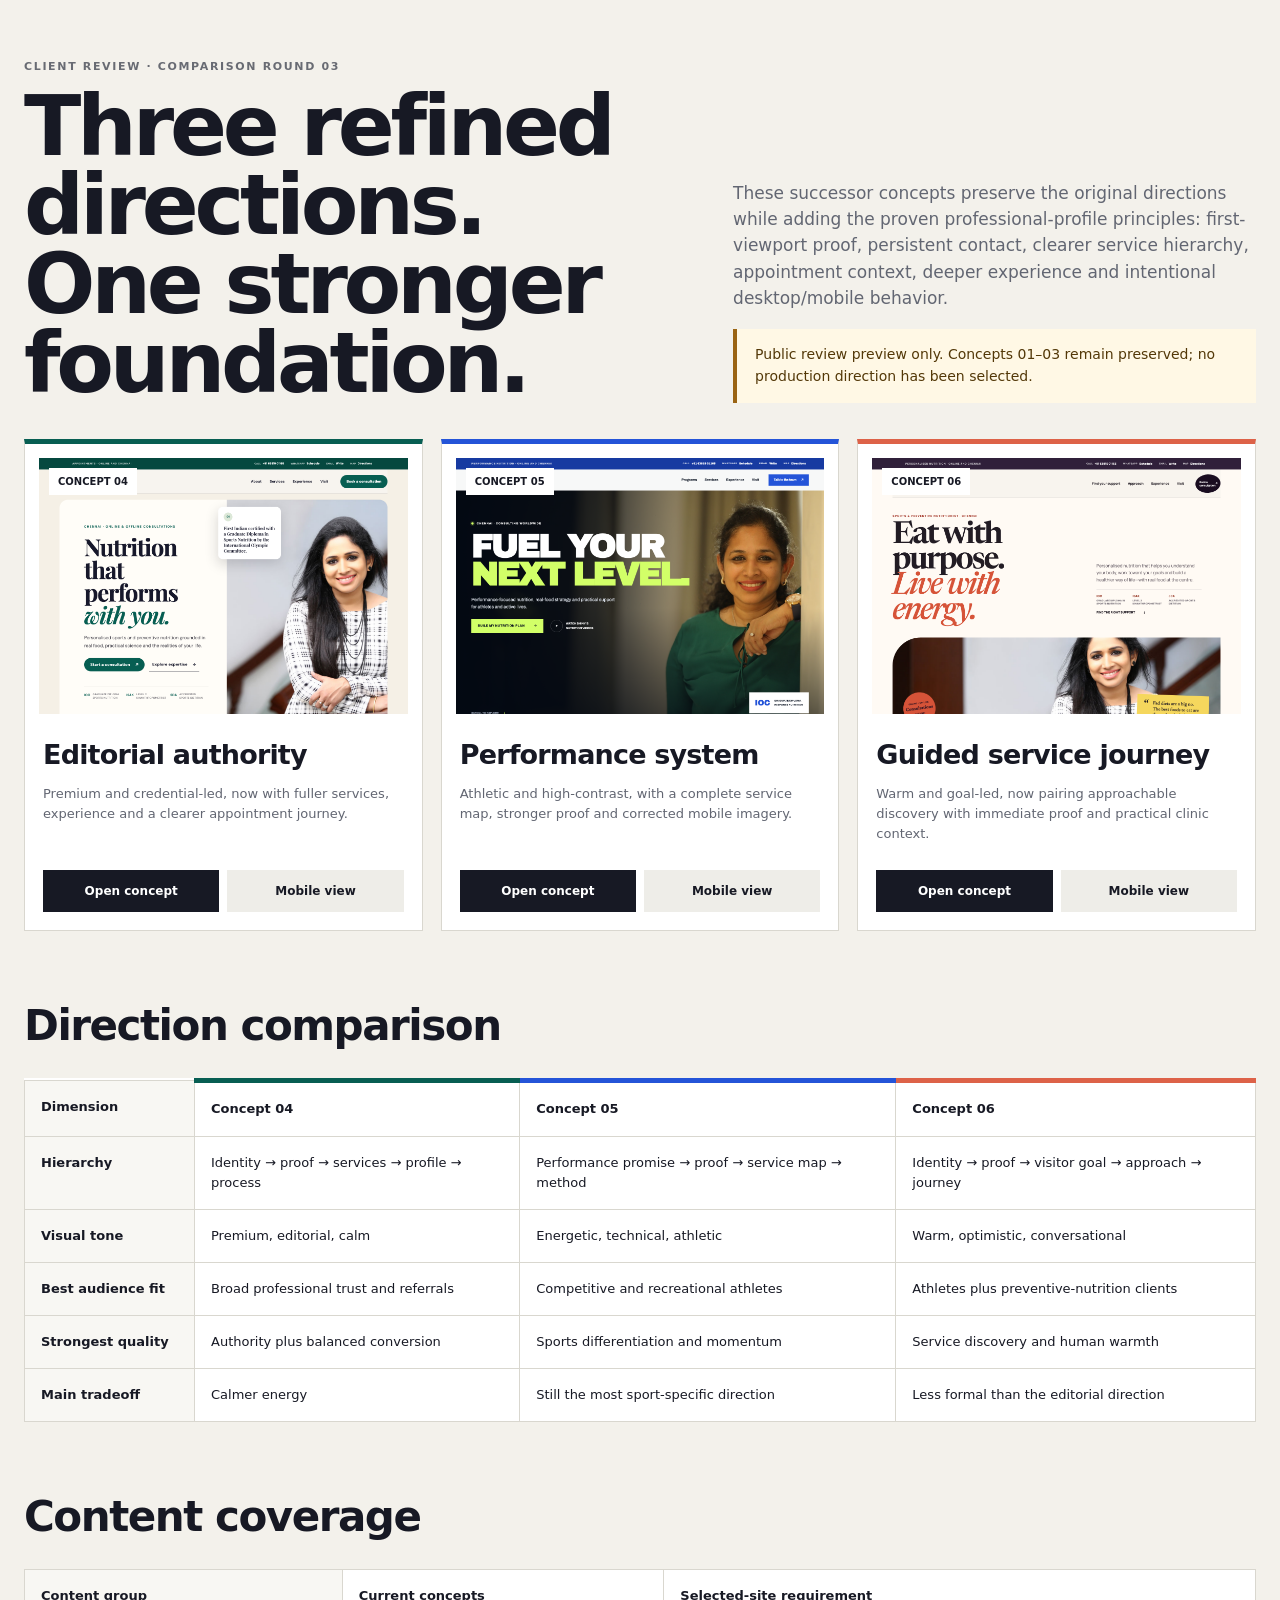
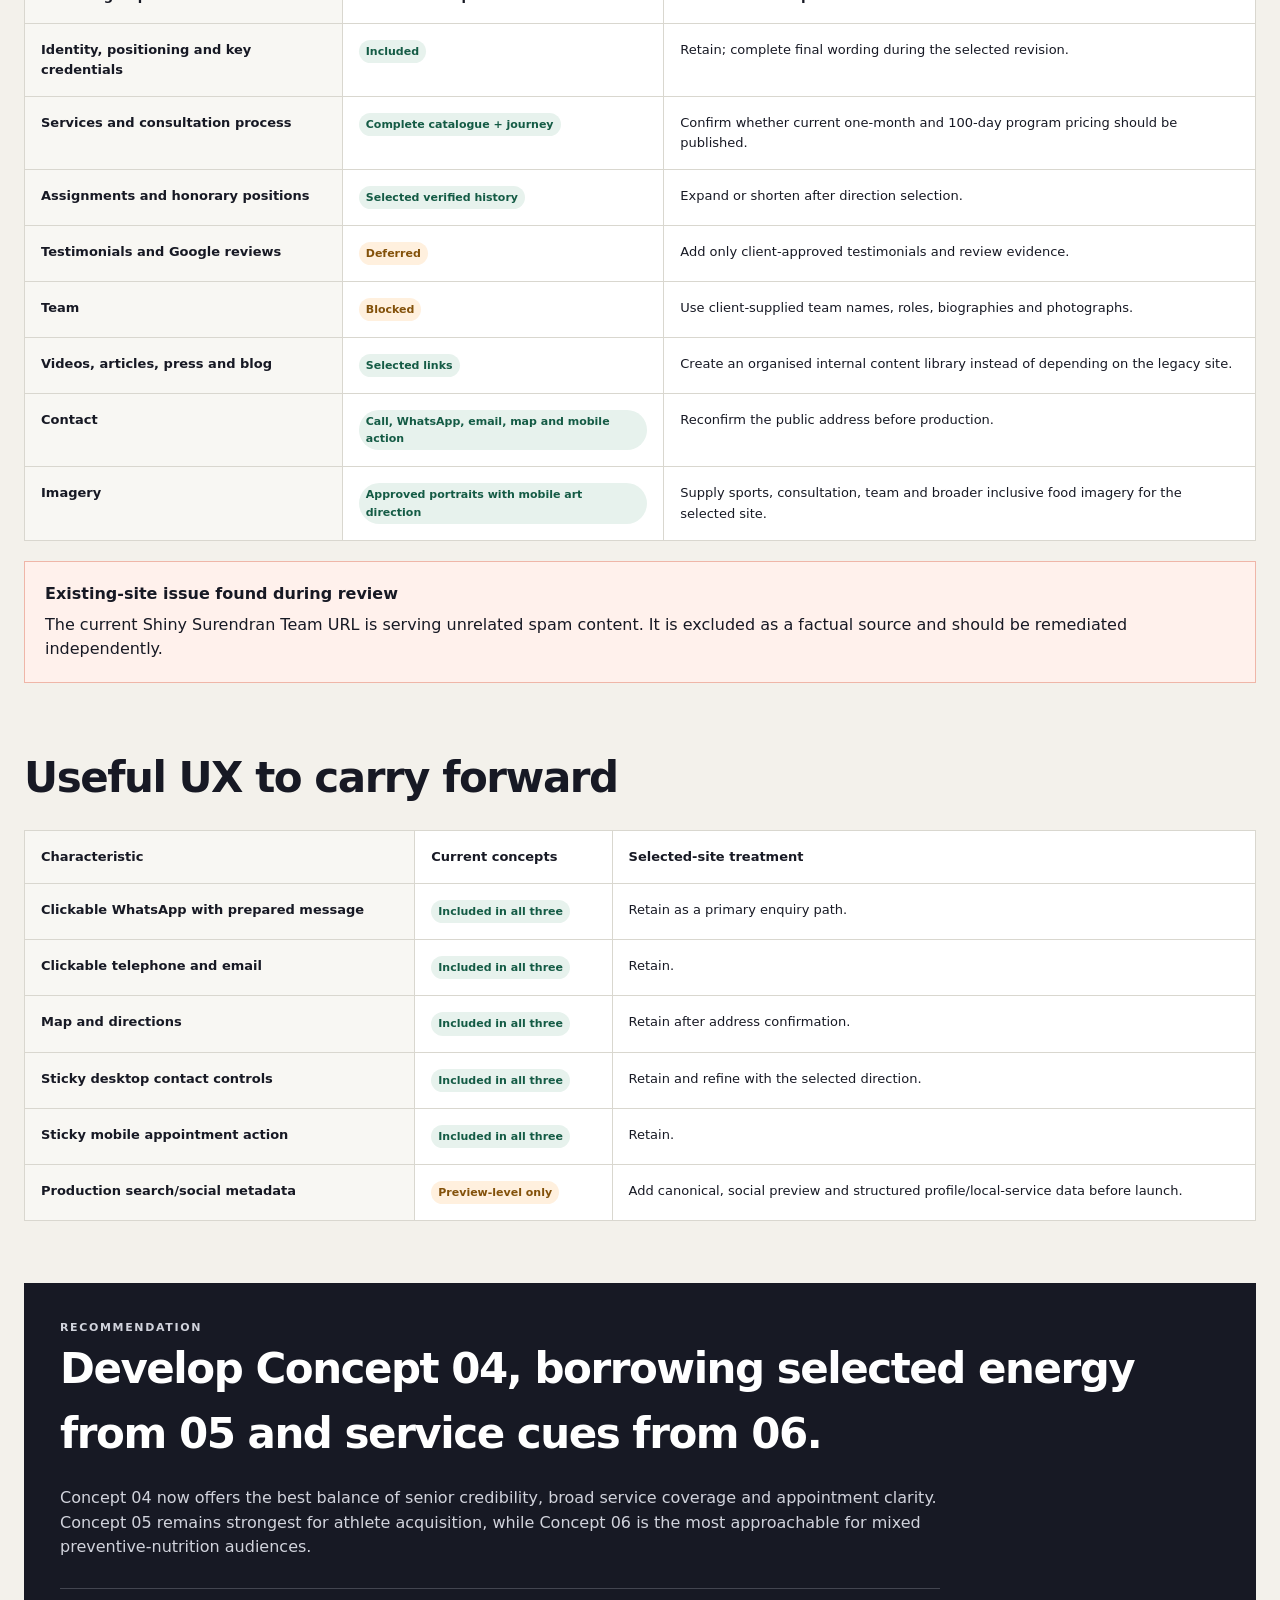
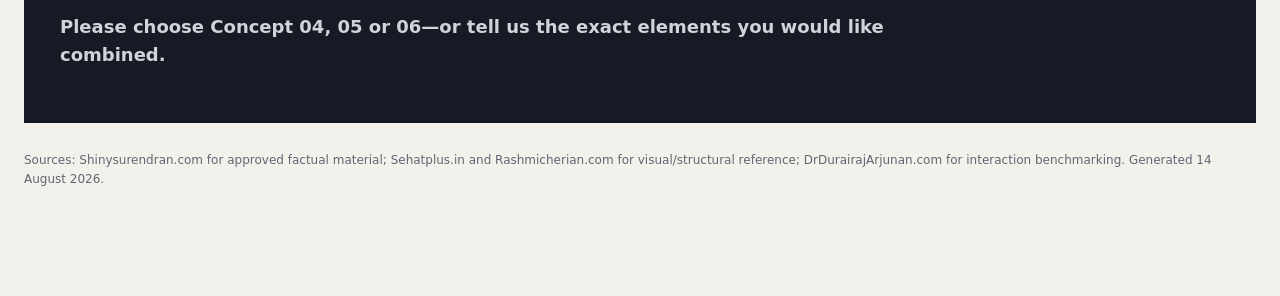
==== comparison-round-03/index.html @ 0cc6c327 "Publish refined Shiny Surendran concept round" ====
<!doctype html>
<html lang="en">
<head>
  <meta charset="utf-8">
  <meta name="viewport" content="width=device-width, initial-scale=1">
  <meta name="robots" content="noindex, nofollow">
  <title>Shiny Surendran · Client Concept Review</title>
  <style>
    :root{--ink:#171924;--muted:#626672;--paper:#f3f1eb;--card:#fff;--line:#d9d7cf;--green:#075e52;--blue:#2454d8;--coral:#dd6248;--amber:#9a6413}*{box-sizing:border-box}html{scroll-behavior:smooth}body{margin:0;color:var(--ink);background:var(--paper);font-family:Inter,ui-sans-serif,system-ui,-apple-system,BlinkMacSystemFont,"Segoe UI",sans-serif;line-height:1.55}a{color:inherit}.shell{width:min(1280px,calc(100% - 48px));margin:auto;padding:58px 0 96px}.eyebrow{margin:0;font-size:11px;font-weight:850;letter-spacing:.15em;text-transform:uppercase;color:#686b73}.intro{display:grid;grid-template-columns:1.1fr .9fr;gap:70px;align-items:end;margin-bottom:36px}.intro h1{margin:12px 0 0;font-size:clamp(42px,7vw,84px);line-height:.94;letter-spacing:-.05em}.intro-copy{color:var(--muted);font-size:17px}.notice{margin-top:18px;padding:15px 18px;border-left:4px solid var(--amber);background:#fff8e5;color:#533808;font-size:14px}.concepts{display:grid;grid-template-columns:repeat(3,1fr);gap:18px}.card{padding:14px;border:1px solid var(--line);background:var(--card)}.shot{position:relative;aspect-ratio:1440/1000;overflow:hidden;background:#ddd}.shot img{width:100%;height:100%;object-fit:cover;object-position:top}.tag{position:absolute;top:10px;left:10px;padding:6px 9px;background:white;font-size:10px;font-weight:850;text-transform:uppercase}.card h2{margin:20px 4px 8px;font-size:27px;letter-spacing:-.03em}.card p{min-height:66px;margin:0 4px;color:var(--muted);font-size:13px}.actions{display:flex;gap:8px;margin:20px 4px 4px}.actions a{flex:1;padding:12px;text-align:center;text-decoration:none;background:var(--ink);color:#fff;font-size:12px;font-weight:850}.actions a:last-child{background:#eeede8;color:var(--ink)}section.block{margin-top:62px}.block h2,.recommendation h2{margin:0 0 20px;font-size:clamp(30px,4vw,42px);letter-spacing:-.035em}.table-wrap{overflow-x:auto}table{width:100%;border-collapse:collapse;background:#fff;font-size:13px}th,td{min-width:180px;padding:16px;vertical-align:top;text-align:left;border:1px solid var(--line)}th:first-child,td:first-child{min-width:170px;font-weight:800;background:#f8f7f3}.c1{border-top:5px solid var(--green)}.c2{border-top:5px solid var(--blue)}.c3{border-top:5px solid var(--coral)}.status{display:inline-block;padding:3px 7px;border-radius:99px;background:#e7f2ed;color:#145b45;font-size:11px;font-weight:800}.status.gap{background:#fff0de;color:#83510a}.warning{margin-top:20px;padding:20px;background:#fff1ec;border:1px solid #efb6a8}.warning strong{display:block;margin-bottom:6px}.recommendation{margin-top:62px;padding:36px;background:var(--ink);color:#fff}.recommendation p{max-width:880px;color:#d1d3dc}.ask{margin-top:28px;padding-top:24px;border-top:1px solid #434550;font-size:18px;font-weight:850}.meta{margin-top:28px;color:var(--muted);font-size:12px}@media(max-width:900px){.shell{width:calc(100% - 28px);padding-top:34px}.intro{grid-template-columns:1fr;gap:18px}.concepts{grid-template-columns:1fr}.card p{min-height:0}.recommendation{padding:25px}}
  </style>
</head>
<body>
  <main class="shell">
    <section class="intro">
      <div><p class="eyebrow">Client review · Comparison round 03</p><h1>Three refined directions.<br>One stronger foundation.</h1></div>
      <div class="intro-copy"><p>These successor concepts preserve the original directions while adding the proven professional-profile principles: first-viewport proof, persistent contact, clearer service hierarchy, appointment context, deeper experience and intentional desktop/mobile behavior.</p><div class="notice">Public review preview only. Concepts 01–03 remain preserved; no production direction has been selected.</div></div>
    </section>

    <section class="concepts" aria-label="Website concepts">
      <article class="card c1"><div class="shot"><img src="../previews/concept-04--desktop-1440.png" alt="Desktop preview of the refined editorial trust concept"><span class="tag">Concept 04</span></div><h2>Editorial authority</h2><p>Premium and credential-led, now with fuller services, experience and a clearer appointment journey.</p><div class="actions"><a href="../concept-04/">Open concept</a><a href="../previews/concept-04--mobile-390.png">Mobile view</a></div></article>
      <article class="card c2"><div class="shot"><img src="../previews/concept-05--desktop-1440.png" alt="Desktop preview of the refined performance energy concept"><span class="tag">Concept 05</span></div><h2>Performance system</h2><p>Athletic and high-contrast, with a complete service map, stronger proof and corrected mobile imagery.</p><div class="actions"><a href="../concept-05/">Open concept</a><a href="../previews/concept-05--mobile-390.png">Mobile view</a></div></article>
      <article class="card c3"><div class="shot"><img src="../previews/concept-06--desktop-1440.png" alt="Desktop preview of the refined service clarity concept"><span class="tag">Concept 06</span></div><h2>Guided service journey</h2><p>Warm and goal-led, now pairing approachable discovery with immediate proof and practical clinic context.</p><div class="actions"><a href="../concept-06/">Open concept</a><a href="../previews/concept-06--mobile-390.png">Mobile view</a></div></article>
    </section>

    <section class="block"><h2>Direction comparison</h2><div class="table-wrap"><table><thead><tr><th>Dimension</th><th class="c1">Concept 04</th><th class="c2">Concept 05</th><th class="c3">Concept 06</th></tr></thead><tbody>
      <tr><td>Hierarchy</td><td>Identity → proof → services → profile → process</td><td>Performance promise → proof → service map → method</td><td>Identity → proof → visitor goal → approach → journey</td></tr>
      <tr><td>Visual tone</td><td>Premium, editorial, calm</td><td>Energetic, technical, athletic</td><td>Warm, optimistic, conversational</td></tr>
      <tr><td>Best audience fit</td><td>Broad professional trust and referrals</td><td>Competitive and recreational athletes</td><td>Athletes plus preventive-nutrition clients</td></tr>
      <tr><td>Strongest quality</td><td>Authority plus balanced conversion</td><td>Sports differentiation and momentum</td><td>Service discovery and human warmth</td></tr>
      <tr><td>Main tradeoff</td><td>Calmer energy</td><td>Still the most sport-specific direction</td><td>Less formal than the editorial direction</td></tr>
    </tbody></table></div></section>

    <section class="block"><h2>Content coverage</h2><div class="table-wrap"><table><thead><tr><th>Content group</th><th>Current concepts</th><th>Selected-site requirement</th></tr></thead><tbody>
      <tr><td>Identity, positioning and key credentials</td><td><span class="status">Included</span></td><td>Retain; complete final wording during the selected revision.</td></tr>
      <tr><td>Services and consultation process</td><td><span class="status">Complete catalogue + journey</span></td><td>Confirm whether current one-month and 100-day program pricing should be published.</td></tr>
      <tr><td>Assignments and honorary positions</td><td><span class="status">Selected verified history</span></td><td>Expand or shorten after direction selection.</td></tr>
      <tr><td>Testimonials and Google reviews</td><td><span class="status gap">Deferred</span></td><td>Add only client-approved testimonials and review evidence.</td></tr>
      <tr><td>Team</td><td><span class="status gap">Blocked</span></td><td>Use client-supplied team names, roles, biographies and photographs.</td></tr>
      <tr><td>Videos, articles, press and blog</td><td><span class="status">Selected links</span></td><td>Create an organised internal content library instead of depending on the legacy site.</td></tr>
      <tr><td>Contact</td><td><span class="status">Call, WhatsApp, email, map and mobile action</span></td><td>Reconfirm the public address before production.</td></tr>
      <tr><td>Imagery</td><td><span class="status">Approved portraits with mobile art direction</span></td><td>Supply sports, consultation, team and broader inclusive food imagery for the selected site.</td></tr>
    </tbody></table></div><div class="warning"><strong>Existing-site issue found during review</strong>The current Shiny Surendran Team URL is serving unrelated spam content. It is excluded as a factual source and should be remediated independently.</div></section>

    <section class="block"><h2>Useful UX to carry forward</h2><div class="table-wrap"><table><thead><tr><th>Characteristic</th><th>Current concepts</th><th>Selected-site treatment</th></tr></thead><tbody>
      <tr><td>Clickable WhatsApp with prepared message</td><td><span class="status">Included in all three</span></td><td>Retain as a primary enquiry path.</td></tr>
      <tr><td>Clickable telephone and email</td><td><span class="status">Included in all three</span></td><td>Retain.</td></tr>
      <tr><td>Map and directions</td><td><span class="status">Included in all three</span></td><td>Retain after address confirmation.</td></tr>
      <tr><td>Sticky desktop contact controls</td><td><span class="status">Included in all three</span></td><td>Retain and refine with the selected direction.</td></tr>
      <tr><td>Sticky mobile appointment action</td><td><span class="status">Included in all three</span></td><td>Retain.</td></tr>
      <tr><td>Production search/social metadata</td><td><span class="status gap">Preview-level only</span></td><td>Add canonical, social preview and structured profile/local-service data before launch.</td></tr>
    </tbody></table></div></section>

    <section class="recommendation"><p class="eyebrow">Recommendation</p><h2>Develop Concept 04, borrowing selected energy from 05 and service cues from 06.</h2><p>Concept 04 now offers the best balance of senior credibility, broad service coverage and appointment clarity. Concept 05 remains strongest for athlete acquisition, while Concept 06 is the most approachable for mixed preventive-nutrition audiences.</p><p class="ask">Please choose Concept 04, 05 or 06—or tell us the exact elements you would like combined.</p></section>
    <p class="meta">Sources: Shinysurendran.com for approved factual material; Sehatplus.in and Rashmicherian.com for visual/structural reference; DrDurairajArjunan.com for interaction benchmarking. Generated 14 August 2026.</p>
  </main>
</body>
</html>
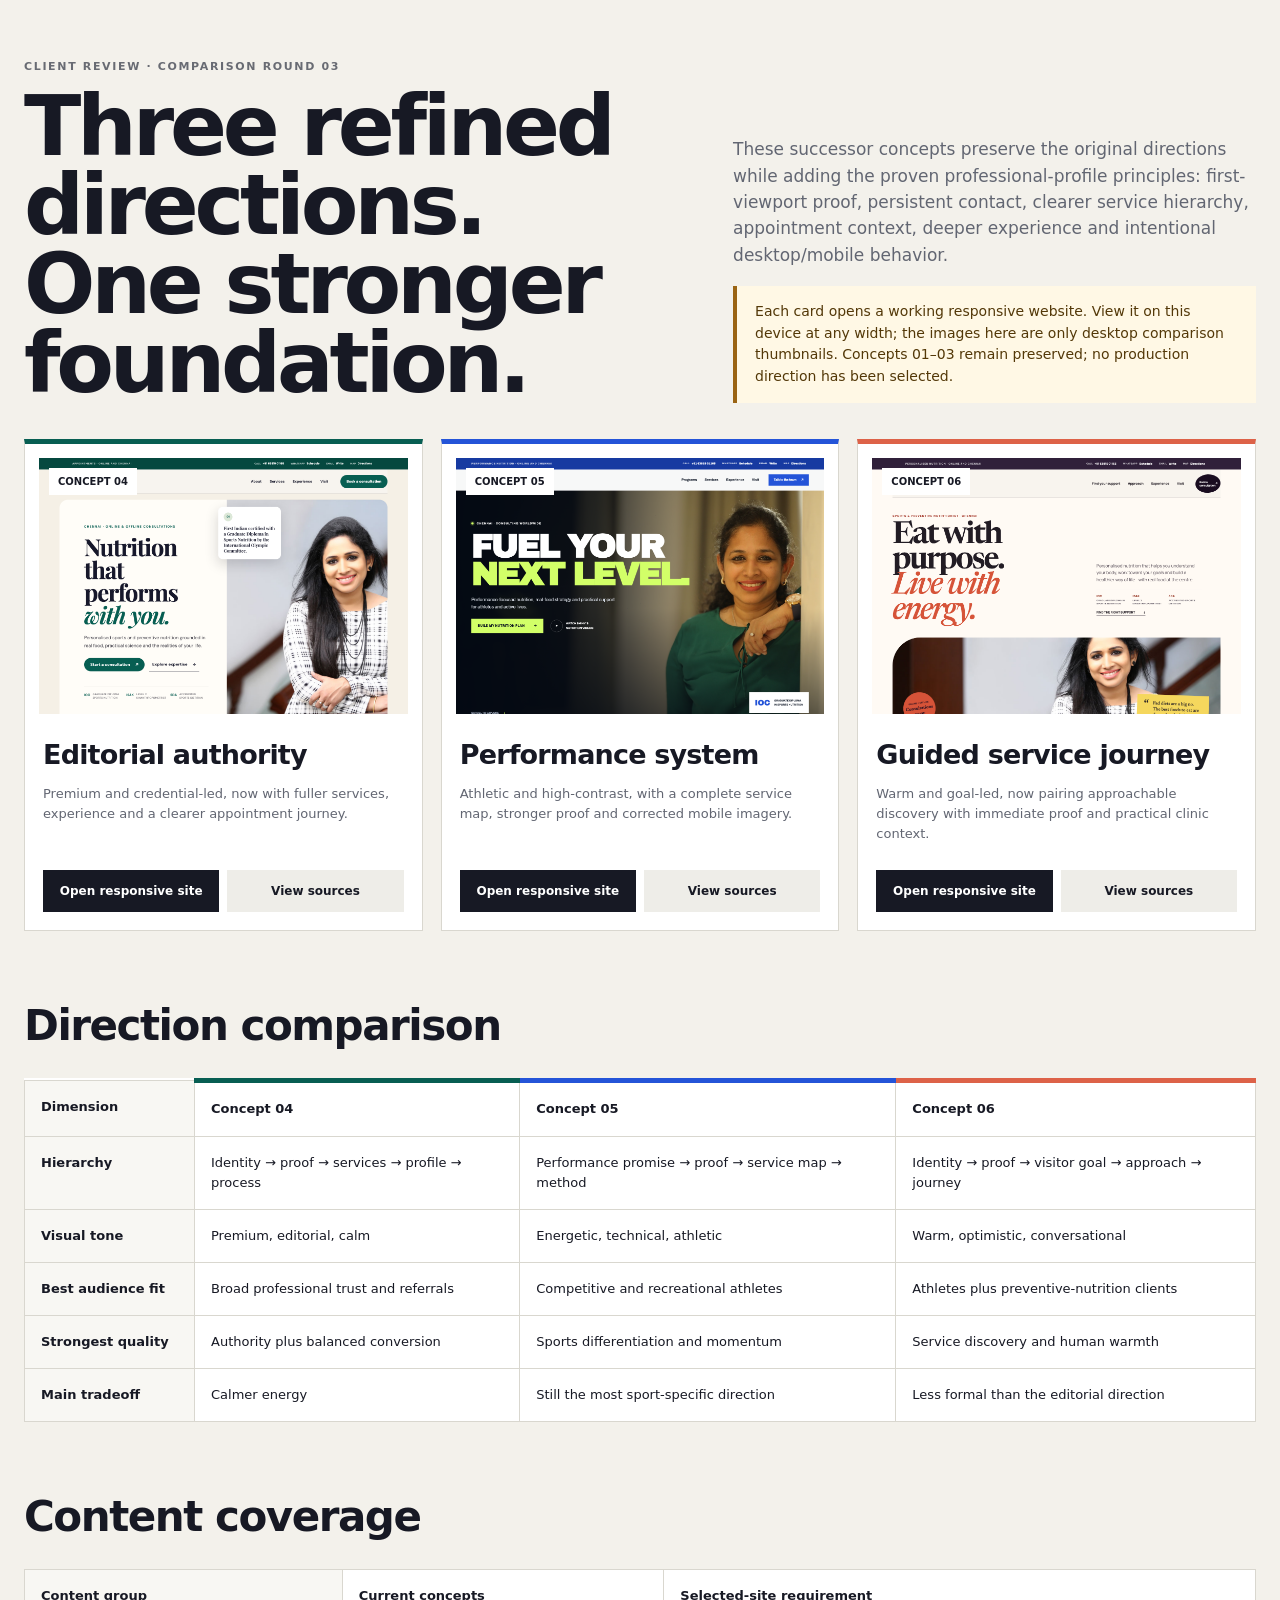
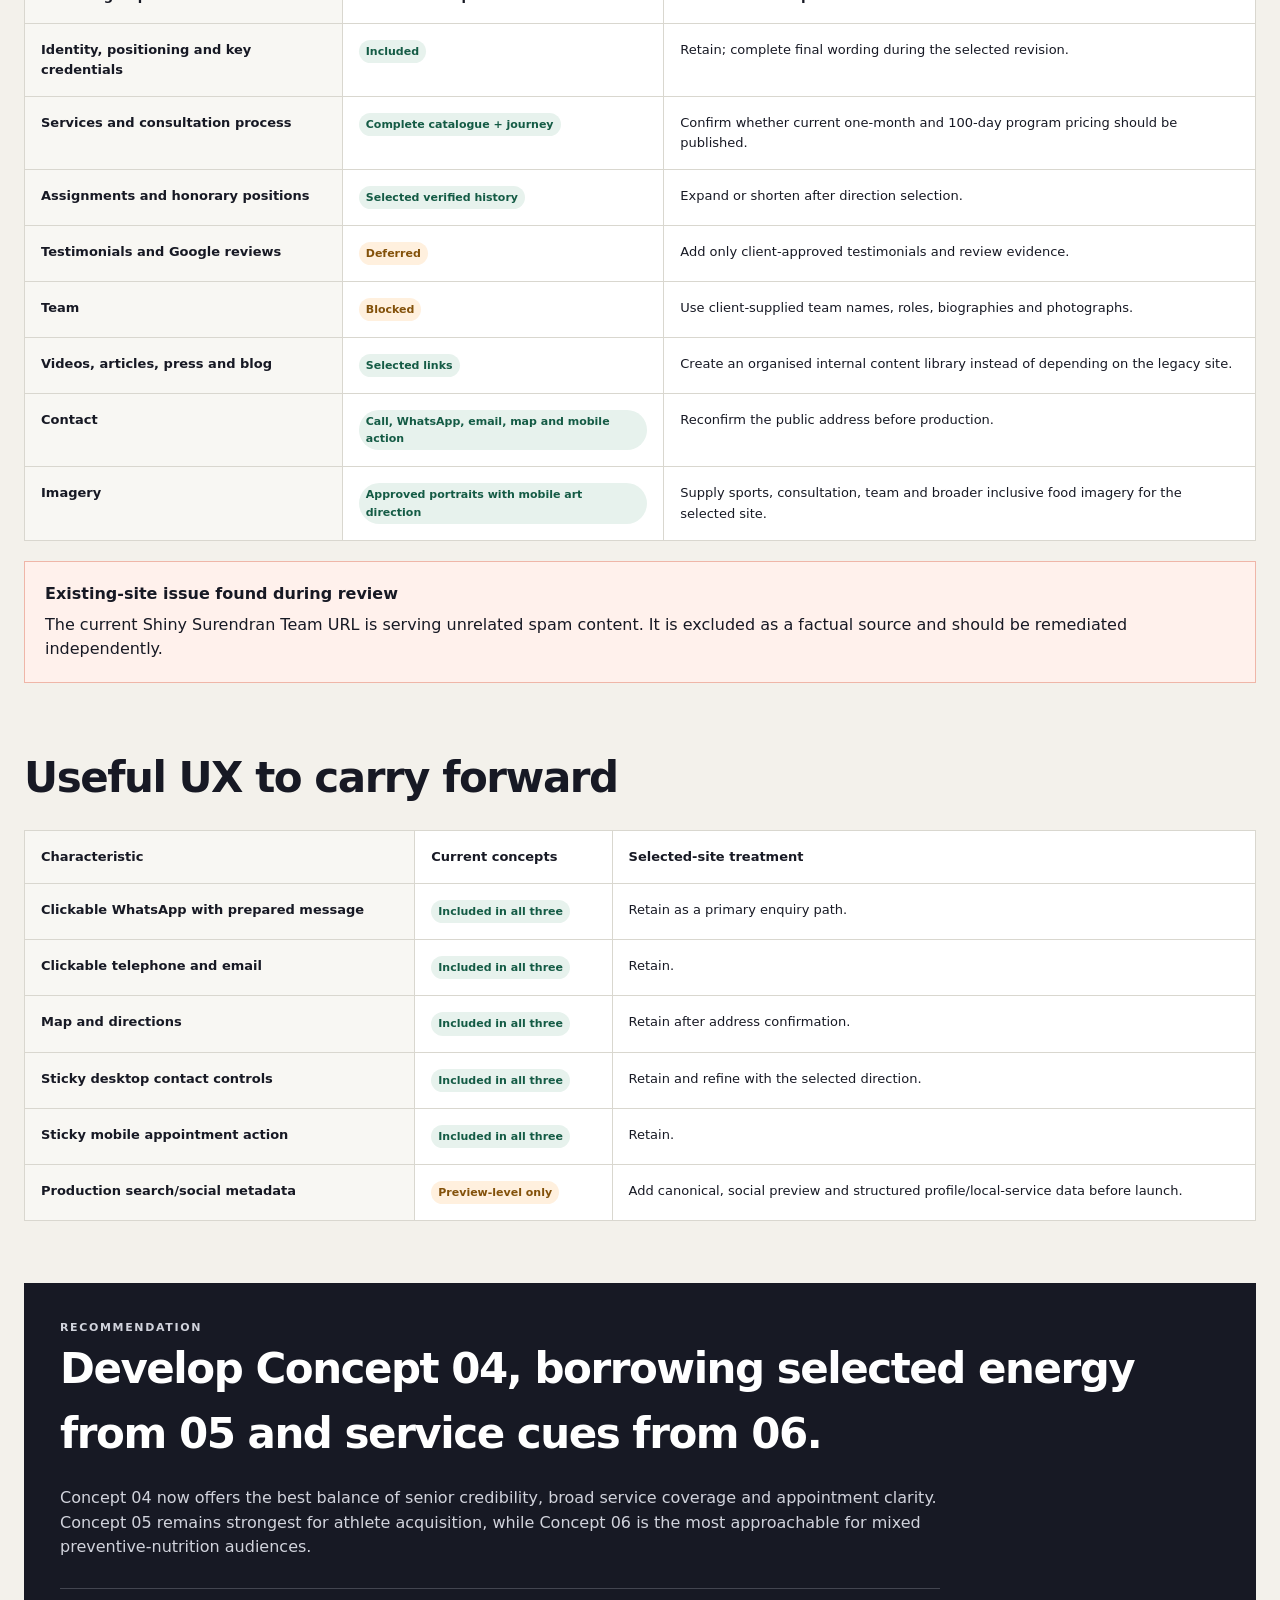
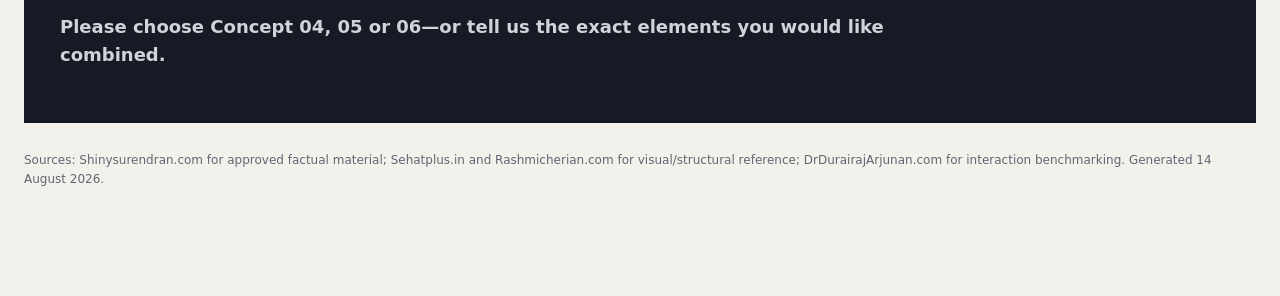
==== commit 7b8f3259: "Clarify responsive concept access" ====
--- a/comparison-round-03/index.html
+++ b/comparison-round-03/index.html
@@ -6,20 +6,21 @@
   <meta name="robots" content="noindex, nofollow">
   <title>Shiny Surendran · Client Concept Review</title>
   <style>
-    :root{--ink:#171924;--muted:#626672;--paper:#f3f1eb;--card:#fff;--line:#d9d7cf;--green:#075e52;--blue:#2454d8;--coral:#dd6248;--amber:#9a6413}*{box-sizing:border-box}html{scroll-behavior:smooth}body{margin:0;color:var(--ink);background:var(--paper);font-family:Inter,ui-sans-serif,system-ui,-apple-system,BlinkMacSystemFont,"Segoe UI",sans-serif;line-height:1.55}a{color:inherit}.shell{width:min(1280px,calc(100% - 48px));margin:auto;padding:58px 0 96px}.eyebrow{margin:0;font-size:11px;font-weight:850;letter-spacing:.15em;text-transform:uppercase;color:#686b73}.intro{display:grid;grid-template-columns:1.1fr .9fr;gap:70px;align-items:end;margin-bottom:36px}.intro h1{margin:12px 0 0;font-size:clamp(42px,7vw,84px);line-height:.94;letter-spacing:-.05em}.intro-copy{color:var(--muted);font-size:17px}.notice{margin-top:18px;padding:15px 18px;border-left:4px solid var(--amber);background:#fff8e5;color:#533808;font-size:14px}.concepts{display:grid;grid-template-columns:repeat(3,1fr);gap:18px}.card{padding:14px;border:1px solid var(--line);background:var(--card)}.shot{position:relative;aspect-ratio:1440/1000;overflow:hidden;background:#ddd}.shot img{width:100%;height:100%;object-fit:cover;object-position:top}.tag{position:absolute;top:10px;left:10px;padding:6px 9px;background:white;font-size:10px;font-weight:850;text-transform:uppercase}.card h2{margin:20px 4px 8px;font-size:27px;letter-spacing:-.03em}.card p{min-height:66px;margin:0 4px;color:var(--muted);font-size:13px}.actions{display:flex;gap:8px;margin:20px 4px 4px}.actions a{flex:1;padding:12px;text-align:center;text-decoration:none;background:var(--ink);color:#fff;font-size:12px;font-weight:850}.actions a:last-child{background:#eeede8;color:var(--ink)}section.block{margin-top:62px}.block h2,.recommendation h2{margin:0 0 20px;font-size:clamp(30px,4vw,42px);letter-spacing:-.035em}.table-wrap{overflow-x:auto}table{width:100%;border-collapse:collapse;background:#fff;font-size:13px}th,td{min-width:180px;padding:16px;vertical-align:top;text-align:left;border:1px solid var(--line)}th:first-child,td:first-child{min-width:170px;font-weight:800;background:#f8f7f3}.c1{border-top:5px solid var(--green)}.c2{border-top:5px solid var(--blue)}.c3{border-top:5px solid var(--coral)}.status{display:inline-block;padding:3px 7px;border-radius:99px;background:#e7f2ed;color:#145b45;font-size:11px;font-weight:800}.status.gap{background:#fff0de;color:#83510a}.warning{margin-top:20px;padding:20px;background:#fff1ec;border:1px solid #efb6a8}.warning strong{display:block;margin-bottom:6px}.recommendation{margin-top:62px;padding:36px;background:var(--ink);color:#fff}.recommendation p{max-width:880px;color:#d1d3dc}.ask{margin-top:28px;padding-top:24px;border-top:1px solid #434550;font-size:18px;font-weight:850}.meta{margin-top:28px;color:var(--muted);font-size:12px}@media(max-width:900px){.shell{width:calc(100% - 28px);padding-top:34px}.intro{grid-template-columns:1fr;gap:18px}.concepts{grid-template-columns:1fr}.card p{min-height:0}.recommendation{padding:25px}}
+    :root{--ink:#171924;--muted:#626672;--paper:#f3f1eb;--card:#fff;--line:#d9d7cf;--green:#075e52;--blue:#2454d8;--coral:#dd6248;--amber:#9a6413}*{box-sizing:border-box}html{scroll-behavior:smooth}body{margin:0;color:var(--ink);background:var(--paper);font-family:Inter,ui-sans-serif,system-ui,-apple-system,BlinkMacSystemFont,"Segoe UI",sans-serif;line-height:1.55}a{color:inherit}.shell{width:min(1280px,calc(100% - 48px));margin:auto;padding:58px 0 96px}.eyebrow{margin:0;font-size:11px;font-weight:850;letter-spacing:.15em;text-transform:uppercase;color:#686b73}.intro{display:grid;grid-template-columns:1.1fr .9fr;gap:70px;align-items:end;margin-bottom:36px}.intro h1{margin:12px 0 0;font-size:clamp(42px,7vw,84px);line-height:.94;letter-spacing:-.05em}.intro-copy{color:var(--muted);font-size:17px}.notice{margin-top:18px;padding:15px 18px;border-left:4px solid var(--amber);background:#fff8e5;color:#533808;font-size:14px}.concepts{display:grid;grid-template-columns:repeat(3,1fr);gap:18px}.card{padding:14px;border:1px solid var(--line);background:var(--card)}.shot{position:relative;display:block;aspect-ratio:1440/1000;overflow:hidden;background:#ddd}.shot img{width:100%;height:100%;object-fit:cover;object-position:top;transition:transform .2s ease}.shot:hover img{transform:scale(1.015)}.shot:focus-visible,.actions a:focus-visible{outline:3px solid var(--blue);outline-offset:3px}.tag{position:absolute;top:10px;left:10px;padding:6px 9px;background:white;font-size:10px;font-weight:850;text-transform:uppercase}.card h2{margin:20px 4px 8px;font-size:27px;letter-spacing:-.03em}.card p{min-height:66px;margin:0 4px;color:var(--muted);font-size:13px}.actions{display:flex;gap:8px;margin:20px 4px 4px}.actions a{flex:1;padding:12px;text-align:center;text-decoration:none;background:var(--ink);color:#fff;font-size:12px;font-weight:850}.actions a:last-child{background:#eeede8;color:var(--ink)}section.block{margin-top:62px}.block h2,.recommendation h2{margin:0 0 20px;font-size:clamp(30px,4vw,42px);letter-spacing:-.035em}.table-wrap{overflow-x:auto}table{width:100%;border-collapse:collapse;background:#fff;font-size:13px}th,td{min-width:180px;padding:16px;vertical-align:top;text-align:left;border:1px solid var(--line)}th:first-child,td:first-child{min-width:170px;font-weight:800;background:#f8f7f3}.c1{border-top:5px solid var(--green)}.c2{border-top:5px solid var(--blue)}.c3{border-top:5px solid var(--coral)}.status{display:inline-block;padding:3px 7px;border-radius:99px;background:#e7f2ed;color:#145b45;font-size:11px;font-weight:800}.status.gap{background:#fff0de;color:#83510a}.warning{margin-top:20px;padding:20px;background:#fff1ec;border:1px solid #efb6a8}.warning strong{display:block;margin-bottom:6px}.recommendation{margin-top:62px;padding:36px;background:var(--ink);color:#fff}.recommendation p{max-width:880px;color:#d1d3dc}.ask{margin-top:28px;padding-top:24px;border-top:1px solid #434550;font-size:18px;font-weight:850}.meta{margin-top:28px;color:var(--muted);font-size:12px}@media(max-width:900px){.shell{width:calc(100% - 28px);padding-top:34px}.intro{grid-template-columns:1fr;gap:18px}.concepts{grid-template-columns:1fr}.card p{min-height:0}.recommendation{padding:25px}}
+    @media(max-width:180px){.shell{width:calc(100% - 12px);min-width:0;padding:18px 0 44px}.intro,.intro>*,.concepts,.card,.table-wrap{min-width:0}.intro h1{font-size:27px;overflow-wrap:anywhere}.eyebrow{font-size:9px;letter-spacing:.08em}.intro-copy{font-size:14px;overflow-wrap:anywhere}.notice{padding:10px;border-left-width:3px}.card{padding:8px}.tag{top:5px;left:5px;padding:4px 5px;font-size:8px}.card h2{margin:12px 2px 6px;font-size:21px;overflow-wrap:anywhere}.card p{margin:0 2px;overflow-wrap:anywhere}.actions{flex-direction:column;margin:14px 2px 2px}.actions a{min-width:0;padding:10px 6px;overflow-wrap:anywhere}.block h2,.recommendation h2{font-size:25px;overflow-wrap:anywhere}.table-wrap{max-width:100%}.recommendation{margin-top:36px;padding:16px;overflow-wrap:anywhere}.ask{font-size:16px}.meta{overflow-wrap:anywhere}}
   </style>
 </head>
 <body>
   <main class="shell">
     <section class="intro">
       <div><p class="eyebrow">Client review · Comparison round 03</p><h1>Three refined directions.<br>One stronger foundation.</h1></div>
-      <div class="intro-copy"><p>These successor concepts preserve the original directions while adding the proven professional-profile principles: first-viewport proof, persistent contact, clearer service hierarchy, appointment context, deeper experience and intentional desktop/mobile behavior.</p><div class="notice">Public review preview only. Concepts 01–03 remain preserved; no production direction has been selected.</div></div>
+      <div class="intro-copy"><p>These successor concepts preserve the original directions while adding the proven professional-profile principles: first-viewport proof, persistent contact, clearer service hierarchy, appointment context, deeper experience and intentional desktop/mobile behavior.</p><div class="notice">Each card opens a working responsive website. View it on this device at any width; the images here are only desktop comparison thumbnails. Concepts 01–03 remain preserved; no production direction has been selected.</div></div>
     </section>
 
     <section class="concepts" aria-label="Website concepts">
-      <article class="card c1"><div class="shot"><img src="../previews/concept-04--desktop-1440.png" alt="Desktop preview of the refined editorial trust concept"><span class="tag">Concept 04</span></div><h2>Editorial authority</h2><p>Premium and credential-led, now with fuller services, experience and a clearer appointment journey.</p><div class="actions"><a href="../concept-04/">Open concept</a><a href="../previews/concept-04--mobile-390.png">Mobile view</a></div></article>
-      <article class="card c2"><div class="shot"><img src="../previews/concept-05--desktop-1440.png" alt="Desktop preview of the refined performance energy concept"><span class="tag">Concept 05</span></div><h2>Performance system</h2><p>Athletic and high-contrast, with a complete service map, stronger proof and corrected mobile imagery.</p><div class="actions"><a href="../concept-05/">Open concept</a><a href="../previews/concept-05--mobile-390.png">Mobile view</a></div></article>
-      <article class="card c3"><div class="shot"><img src="../previews/concept-06--desktop-1440.png" alt="Desktop preview of the refined service clarity concept"><span class="tag">Concept 06</span></div><h2>Guided service journey</h2><p>Warm and goal-led, now pairing approachable discovery with immediate proof and practical clinic context.</p><div class="actions"><a href="../concept-06/">Open concept</a><a href="../previews/concept-06--mobile-390.png">Mobile view</a></div></article>
+      <article class="card c1"><a class="shot" href="../concept-04/" aria-label="Open the Concept 04 responsive website"><img src="../previews/concept-04--desktop-1440.png" alt="Desktop preview of the refined editorial trust concept"><span class="tag">Concept 04</span></a><h2>Editorial authority</h2><p>Premium and credential-led, now with fuller services, experience and a clearer appointment journey.</p><div class="actions"><a href="../concept-04/">Open responsive site</a><a href="../concept-04/#documentation">View sources</a></div></article>
+      <article class="card c2"><a class="shot" href="../concept-05/" aria-label="Open the Concept 05 responsive website"><img src="../previews/concept-05--desktop-1440.png" alt="Desktop preview of the refined performance energy concept"><span class="tag">Concept 05</span></a><h2>Performance system</h2><p>Athletic and high-contrast, with a complete service map, stronger proof and corrected mobile imagery.</p><div class="actions"><a href="../concept-05/">Open responsive site</a><a href="../concept-05/#documentation">View sources</a></div></article>
+      <article class="card c3"><a class="shot" href="../concept-06/" aria-label="Open the Concept 06 responsive website"><img src="../previews/concept-06--desktop-1440.png" alt="Desktop preview of the refined service clarity concept"><span class="tag">Concept 06</span></a><h2>Guided service journey</h2><p>Warm and goal-led, now pairing approachable discovery with immediate proof and practical clinic context.</p><div class="actions"><a href="../concept-06/">Open responsive site</a><a href="../concept-06/#documentation">View sources</a></div></article>
     </section>
 
     <section class="block"><h2>Direction comparison</h2><div class="table-wrap"><table><thead><tr><th>Dimension</th><th class="c1">Concept 04</th><th class="c2">Concept 05</th><th class="c3">Concept 06</th></tr></thead><tbody>
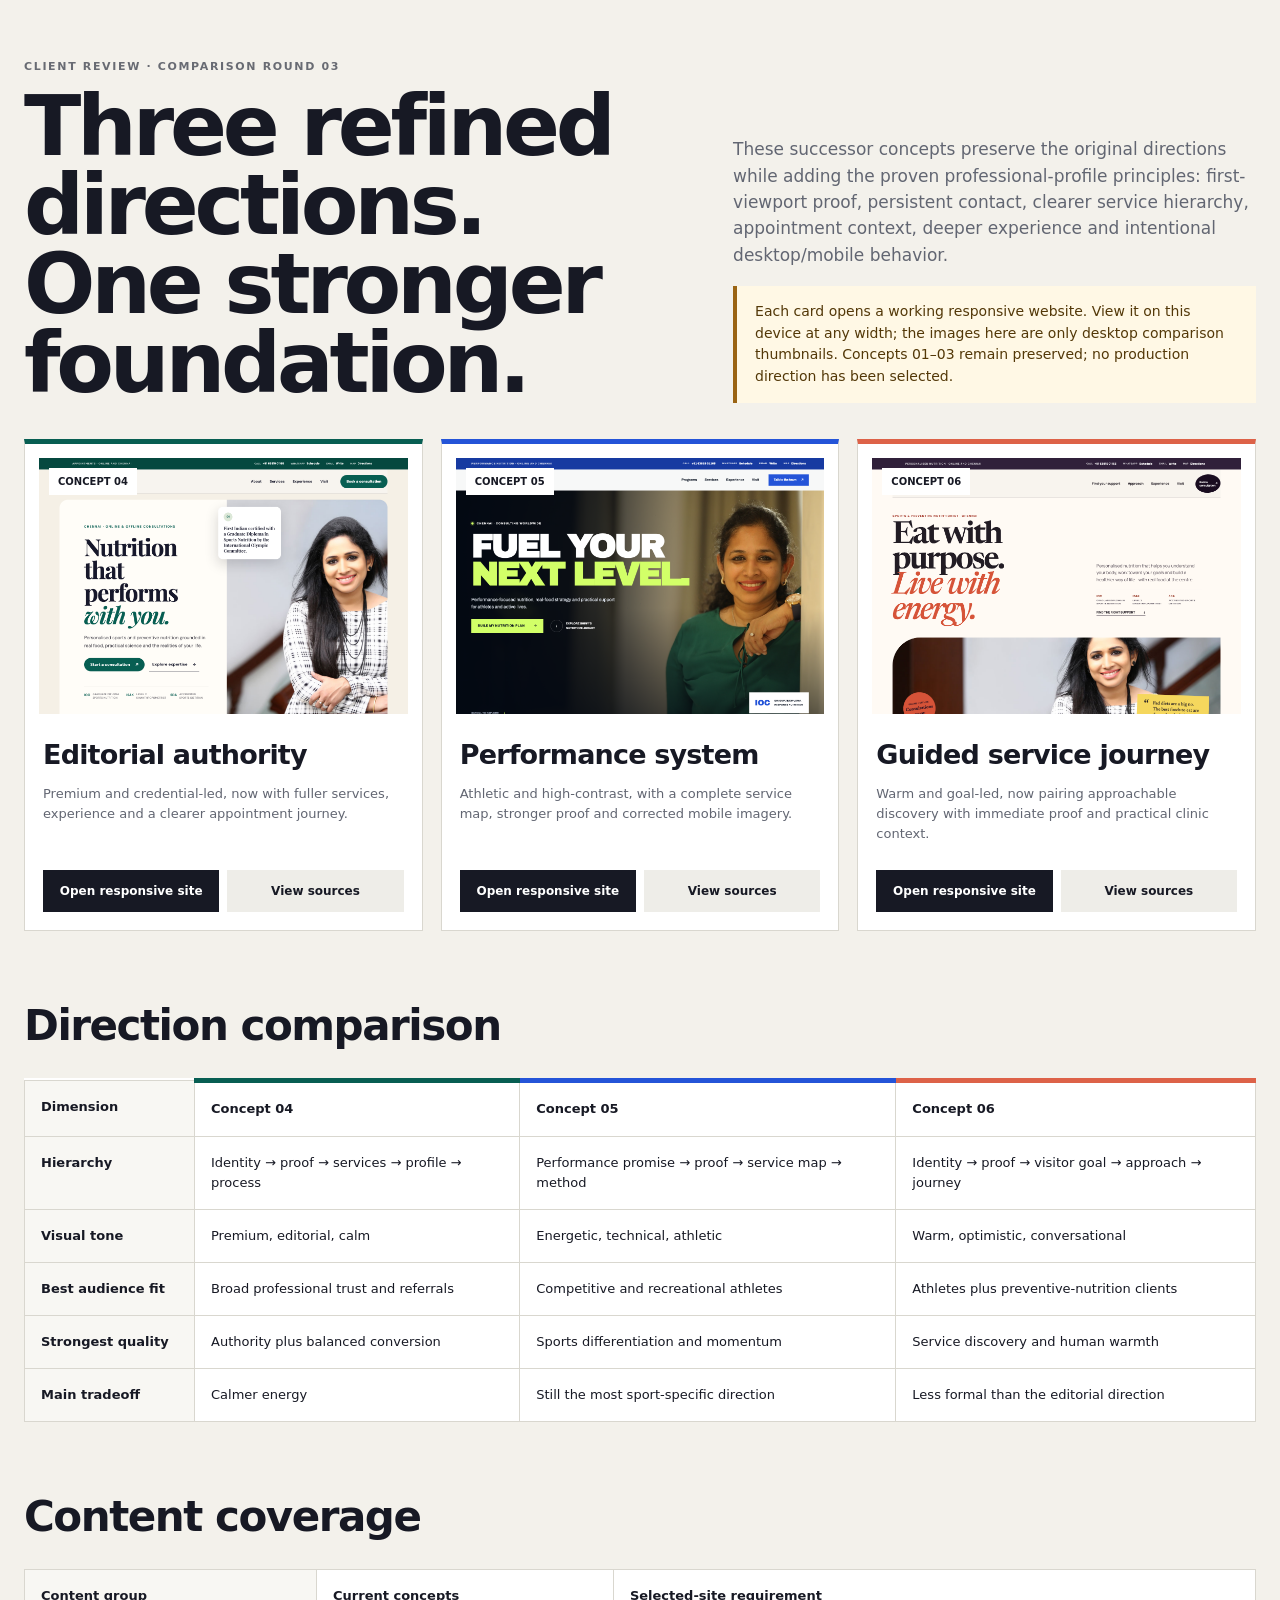
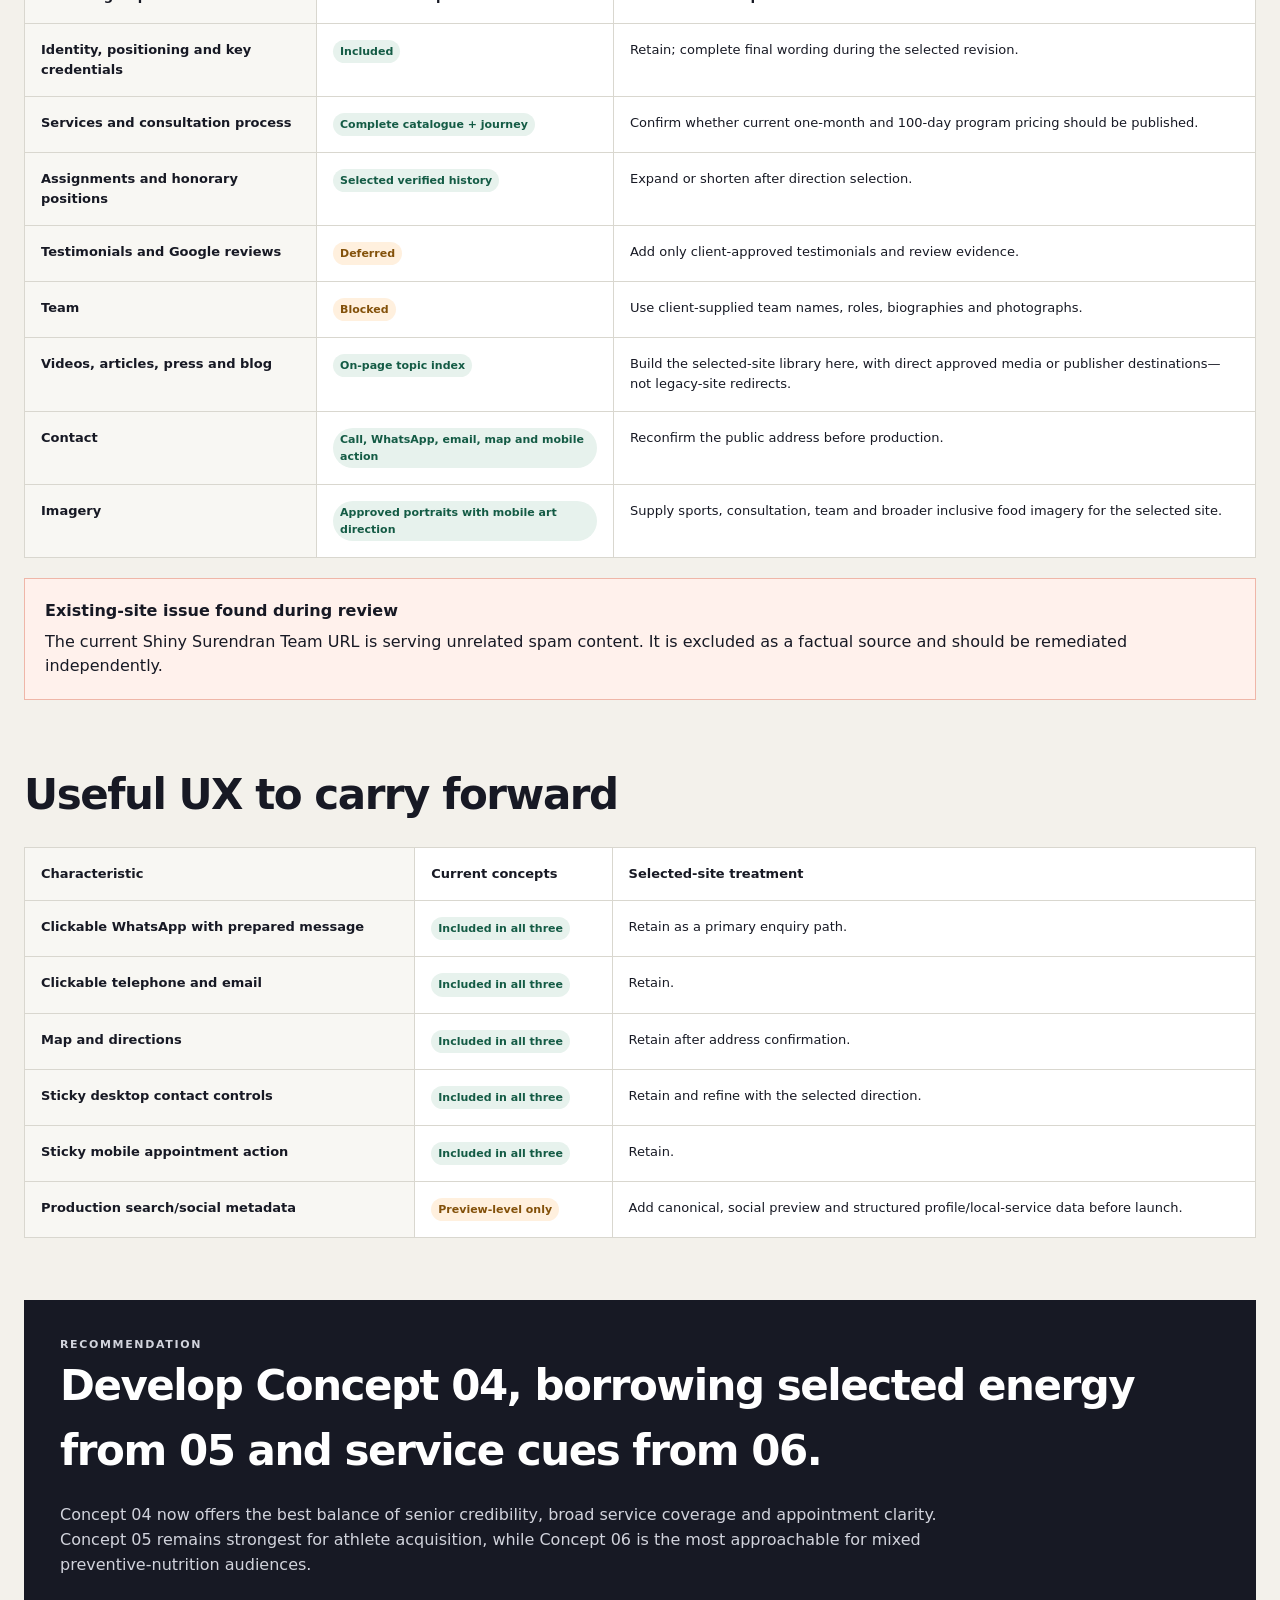
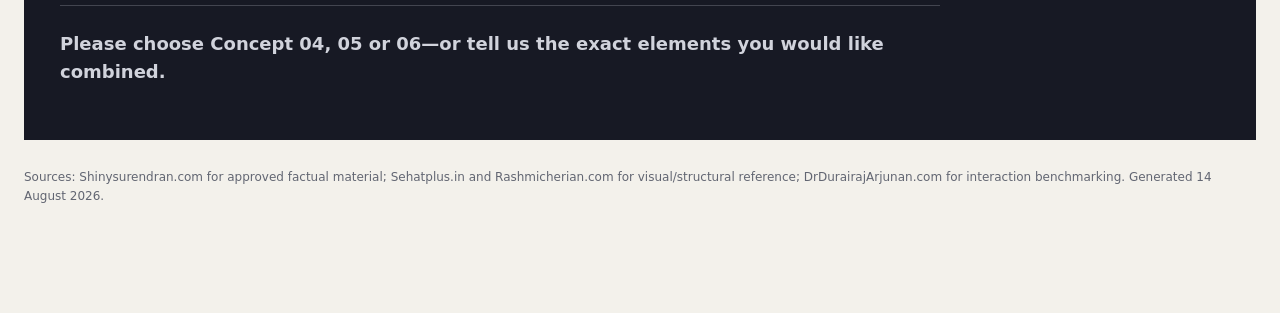
==== commit 51afa6bc: "Migrate profile content into concepts" ====
--- a/comparison-round-03/index.html
+++ b/comparison-round-03/index.html
@@ -37,7 +37,7 @@
       <tr><td>Assignments and honorary positions</td><td><span class="status">Selected verified history</span></td><td>Expand or shorten after direction selection.</td></tr>
       <tr><td>Testimonials and Google reviews</td><td><span class="status gap">Deferred</span></td><td>Add only client-approved testimonials and review evidence.</td></tr>
       <tr><td>Team</td><td><span class="status gap">Blocked</span></td><td>Use client-supplied team names, roles, biographies and photographs.</td></tr>
-      <tr><td>Videos, articles, press and blog</td><td><span class="status">Selected links</span></td><td>Create an organised internal content library instead of depending on the legacy site.</td></tr>
+      <tr><td>Videos, articles, press and blog</td><td><span class="status">On-page topic index</span></td><td>Build the selected-site library here, with direct approved media or publisher destinations—not legacy-site redirects.</td></tr>
       <tr><td>Contact</td><td><span class="status">Call, WhatsApp, email, map and mobile action</span></td><td>Reconfirm the public address before production.</td></tr>
       <tr><td>Imagery</td><td><span class="status">Approved portraits with mobile art direction</span></td><td>Supply sports, consultation, team and broader inclusive food imagery for the selected site.</td></tr>
     </tbody></table></div><div class="warning"><strong>Existing-site issue found during review</strong>The current Shiny Surendran Team URL is serving unrelated spam content. It is excluded as a factual source and should be remediated independently.</div></section>
